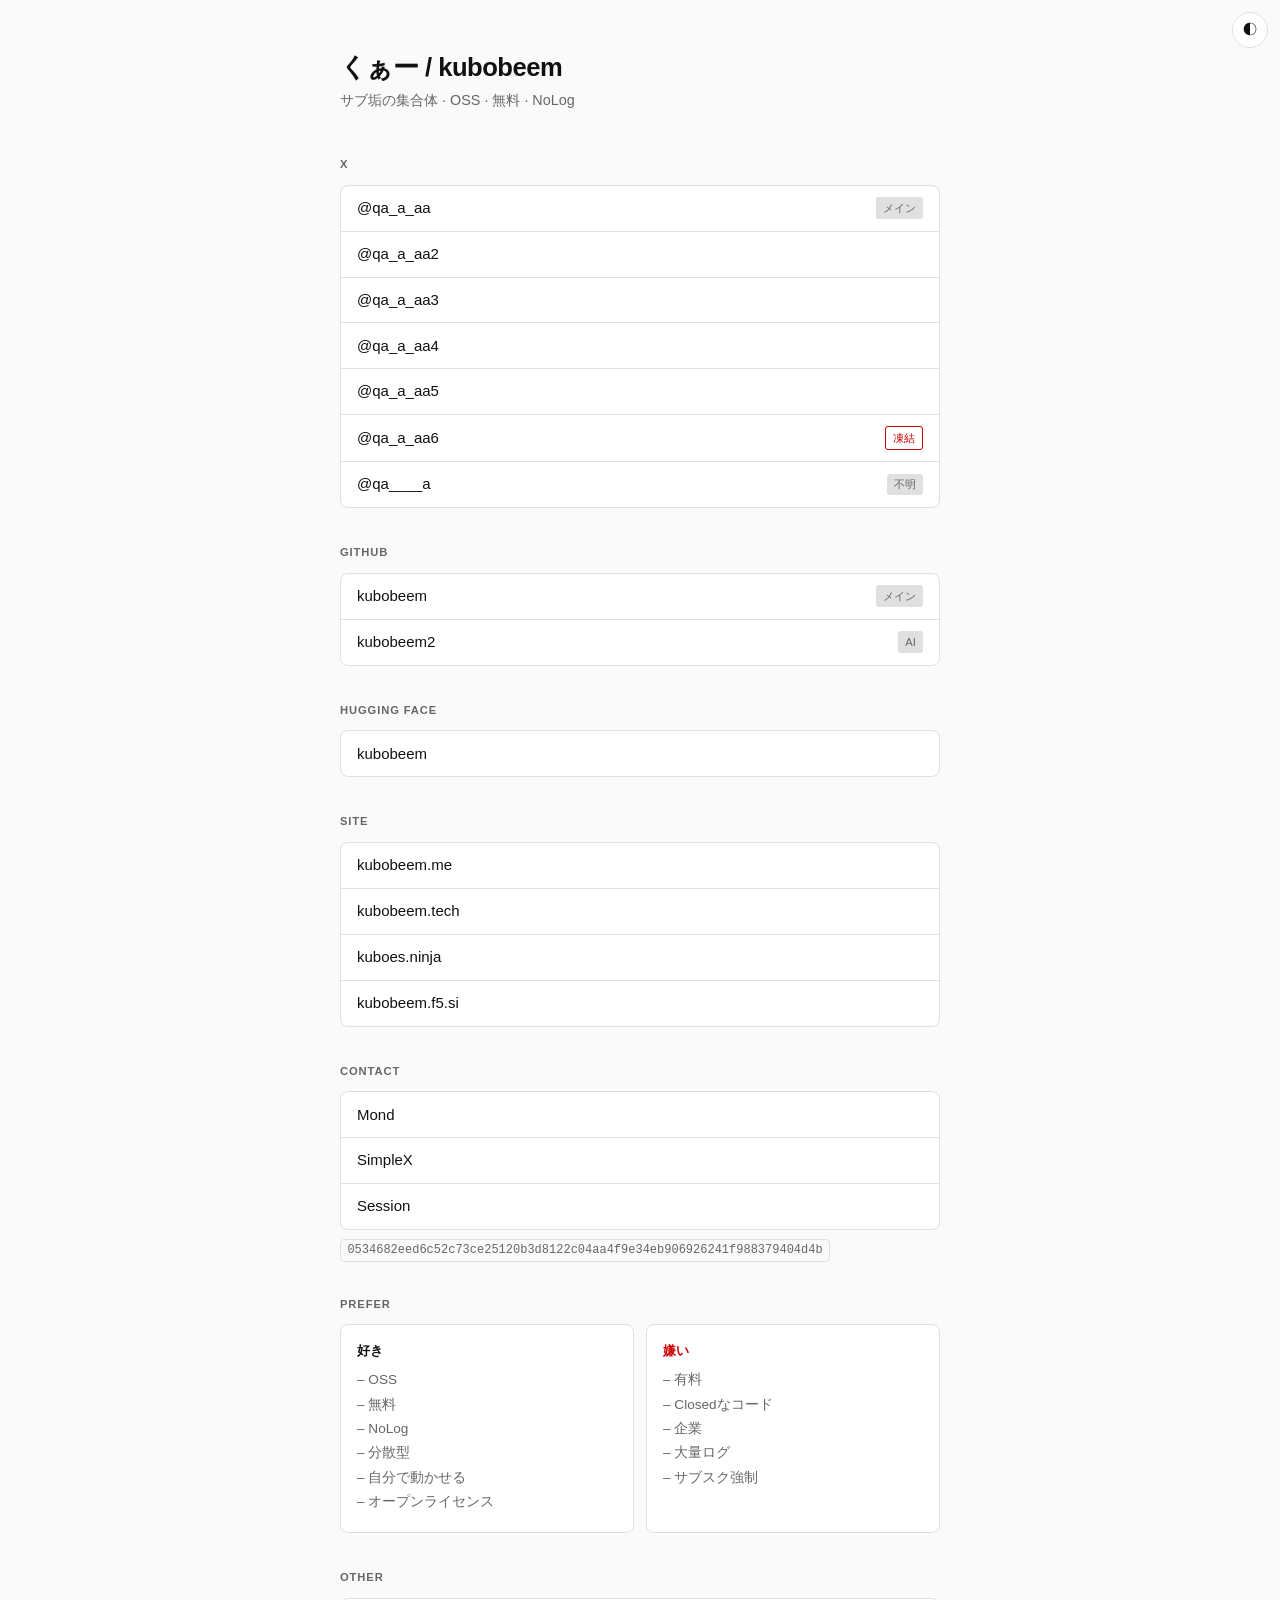
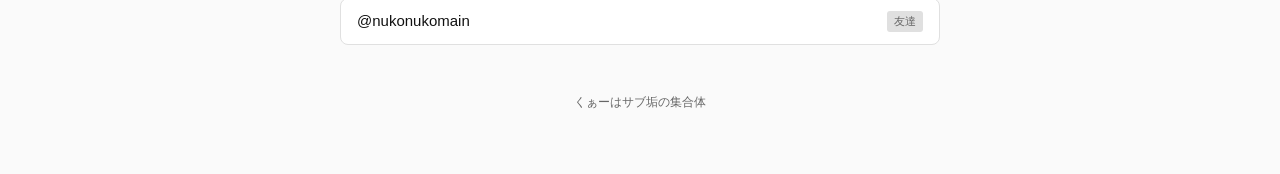
==== me/index.html @ 68cce425 "add /me page - くぁー link collection" ====
<!DOCTYPE html>
<html lang="ja">
<head>
  <meta charset="UTF-8">
  <meta name="viewport" content="width=device-width, initial-scale=1.0">
  <title>くぁー / kubobeem</title>
  <style>
    :root {
      --bg: #0a0a0a;
      --text: #e8e8e8;
      --muted: #777;
      --border: #222;
      --accent: #e11;
      --card: #141414;
      --hover: #1c1c1c;
    }

    @media (prefers-color-scheme: light) {
      :root:not([data-theme="dark"]) {
        --bg: #fafafa;
        --text: #111;
        --muted: #666;
        --border: #e0e0e0;
        --accent: #c00;
        --card: #fff;
        --hover: #f5f5f5;
      }
    }

    [data-theme="light"] {
      --bg: #fafafa;
      --text: #111;
      --muted: #666;
      --border: #e0e0e0;
      --accent: #c00;
      --card: #fff;
      --hover: #f5f5f5;
    }

    [data-theme="dark"] {
      --bg: #0a0a0a;
      --text: #e8e8e8;
      --muted: #777;
      --border: #222;
      --accent: #e11;
      --card: #141414;
      --hover: #1c1c1c;
    }

    * { margin: 0; padding: 0; box-sizing: border-box; }

    body {
      font-family: "SF Pro Text", -apple-system, BlinkMacSystemFont, "Segoe UI", "Hiragino Sans", "Noto Sans JP", sans-serif;
      background: var(--bg);
      color: var(--text);
      line-height: 1.5;
      padding: 3rem 1.25rem 4rem;
      max-width: 640px;
      margin: 0 auto;
      font-size: 15px;
      transition: background .15s, color .15s;
    }

    .theme-btn {
      position: fixed;
      top: 12px;
      right: 12px;
      width: 36px;
      height: 36px;
      border: 1px solid var(--border);
      background: var(--card);
      color: var(--text);
      font-size: 14px;
      cursor: pointer;
      border-radius: 50%;
      display: flex;
      align-items: center;
      justify-content: center;
      z-index: 10;
    }
    .theme-btn:hover { border-color: var(--accent); }

    header {
      margin-bottom: 2.75rem;
    }
    h1 {
      font-size: 1.6rem;
      font-weight: 700;
      letter-spacing: -0.02em;
      margin-bottom: 0.25rem;
    }
    .tagline {
      color: var(--muted);
      font-size: 0.9rem;
    }

    section {
      margin-bottom: 2.25rem;
    }
    h2 {
      font-size: 0.7rem;
      font-weight: 600;
      letter-spacing: 0.08em;
      text-transform: uppercase;
      color: var(--muted);
      margin-bottom: 0.75rem;
    }

    .list {
      border: 1px solid var(--border);
      border-radius: 8px;
      overflow: hidden;
      background: var(--card);
    }
    .row {
      display: flex;
      align-items: center;
      justify-content: space-between;
      padding: 0.7rem 1rem;
      border-bottom: 1px solid var(--border);
      text-decoration: none;
      color: var(--text);
      transition: background .1s;
    }
    .row:last-child { border-bottom: none; }
    .row:hover { background: var(--hover); }
    .row .name {
      font-weight: 500;
    }
    .badge {
      font-size: 0.7rem;
      padding: 0.15rem 0.45rem;
      border-radius: 3px;
      background: var(--border);
      color: var(--muted);
      font-weight: 500;
    }
    .badge.red {
      background: transparent;
      color: var(--accent);
      border: 1px solid var(--accent);
    }

    .pref {
      display: grid;
      grid-template-columns: 1fr 1fr;
      gap: 0.75rem;
    }
    @media (max-width: 480px) {
      .pref { grid-template-columns: 1fr; }
    }
    .pref-box {
      border: 1px solid var(--border);
      border-radius: 8px;
      padding: 1rem;
      background: var(--card);
    }
    .pref-box h3 {
      font-size: 0.8rem;
      font-weight: 600;
      margin-bottom: 0.6rem;
    }
    .pref-box.hate h3 { color: var(--accent); }
    .pref-box ul {
      list-style: none;
      font-size: 0.85rem;
      color: var(--muted);
    }
    .pref-box li {
      margin-bottom: 0.25rem;
    }
    .pref-box li::before {
      content: "– ";
    }

    code {
      font-family: ui-monospace, "SF Mono", Menlo, monospace;
      font-size: 0.75rem;
      background: var(--bg);
      padding: 0.2rem 0.4rem;
      border-radius: 4px;
      border: 1px solid var(--border);
      word-break: break-all;
    }

    footer {
      margin-top: 3rem;
      text-align: center;
      font-size: 0.75rem;
      color: var(--muted);
    }
  </style>
</head>
<body>
  <button class="theme-btn" onclick="toggleTheme()" title="テーマ切替">◐</button>

  <header>
    <h1>くぁー / kubobeem</h1>
    <p class="tagline">サブ垢の集合体 · OSS · 無料 · NoLog</p>
  </header>

  <section>
    <h2>X</h2>
    <div class="list">
      <a class="row" href="https://x.com/qa_a_aa" target="_blank">
        <span class="name">@qa_a_aa</span>
        <span class="badge">メイン</span>
      </a>
      <a class="row" href="https://x.com/qa_a_aa2" target="_blank">
        <span class="name">@qa_a_aa2</span>
      </a>
      <a class="row" href="https://x.com/qa_a_aa3" target="_blank">
        <span class="name">@qa_a_aa3</span>
      </a>
      <a class="row" href="https://x.com/qa_a_aa4" target="_blank">
        <span class="name">@qa_a_aa4</span>
      </a>
      <a class="row" href="https://x.com/qa_a_aa5" target="_blank">
        <span class="name">@qa_a_aa5</span>
      </a>
      <a class="row" href="https://x.com/qa_a_aa6" target="_blank">
        <span class="name">@qa_a_aa6</span>
        <span class="badge red">凍結</span>
      </a>
      <a class="row" href="https://x.com/qa____a" target="_blank">
        <span class="name">@qa____a</span>
        <span class="badge">不明</span>
      </a>
    </div>
  </section>

  <section>
    <h2>GitHub</h2>
    <div class="list">
      <a class="row" href="https://github.com/kubobeem" target="_blank">
        <span class="name">kubobeem</span>
        <span class="badge">メイン</span>
      </a>
      <a class="row" href="https://github.com/kubobeem2" target="_blank">
        <span class="name">kubobeem2</span>
        <span class="badge">AI</span>
      </a>
    </div>
  </section>

  <section>
    <h2>Hugging Face</h2>
    <div class="list">
      <a class="row" href="https://huggingface.co/kubobeem" target="_blank">
        <span class="name">kubobeem</span>
      </a>
    </div>
  </section>

  <section>
    <h2>Site</h2>
    <div class="list">
      <a class="row" href="https://kubobeem.me" target="_blank">
        <span class="name">kubobeem.me</span>
      </a>
      <a class="row" href="https://kubobeem.tech" target="_blank">
        <span class="name">kubobeem.tech</span>
      </a>
      <a class="row" href="https://kuboes.ninja" target="_blank">
        <span class="name">kuboes.ninja</span>
      </a>
      <a class="row" href="https://kubobeem.f5.si" target="_blank">
        <span class="name">kubobeem.f5.si</span>
      </a>
    </div>
  </section>

  <section>
    <h2>Contact</h2>
    <div class="list">
      <a class="row" href="https://mond.how/qa_a_aa2" target="_blank">
        <span class="name">Mond</span>
      </a>
      <a class="row" href="https://smp11.simplex.im/a#WwuQIlTf_T4Cpzh3sHNFY00VuAzZKMMy-DINXXAkZrw" target="_blank">
        <span class="name">SimpleX</span>
      </a>
      <div class="row" style="cursor:default">
        <span class="name">Session</span>
      </div>
    </div>
    <p style="margin-top:0.6rem;font-size:0.8rem;color:var(--muted)">
      <code>0534682eed6c52c73ce25120b3d8122c04aa4f9e34eb906926241f988379404d4b</code>
    </p>
  </section>

  <section>
    <h2>Prefer</h2>
    <div class="pref">
      <div class="pref-box">
        <h3>好き</h3>
        <ul>
          <li>OSS</li>
          <li>無料</li>
          <li>NoLog</li>
          <li>分散型</li>
          <li>自分で動かせる</li>
          <li>オープンライセンス</li>
        </ul>
      </div>
      <div class="pref-box hate">
        <h3>嫌い</h3>
        <ul>
          <li>有料</li>
          <li>Closedなコード</li>
          <li>企業</li>
          <li>大量ログ</li>
          <li>サブスク強制</li>
        </ul>
      </div>
    </div>
  </section>

  <section>
    <h2>Other</h2>
    <div class="list">
      <a class="row" href="https://x.com/nukonukomain" target="_blank">
        <span class="name">@nukonukomain</span>
        <span class="badge">友達</span>
      </a>
    </div>
  </section>

  <footer>くぁーはサブ垢の集合体</footer>

  <script>
    function toggleTheme() {
      const html = document.documentElement;
      const cur = html.getAttribute('data-theme');
      if (cur === 'dark') {
        html.setAttribute('data-theme', 'light');
        localStorage.setItem('theme', 'light');
      } else if (cur === 'light') {
        html.setAttribute('data-theme', 'dark');
        localStorage.setItem('theme', 'dark');
      } else {
        const dark = window.matchMedia('(prefers-color-scheme: dark)').matches;
        html.setAttribute('data-theme', dark ? 'light' : 'dark');
        localStorage.setItem('theme', dark ? 'light' : 'dark');
      }
    }
    (function () {
      const s = localStorage.getItem('theme');
      if (s) document.documentElement.setAttribute('data-theme', s);
    })();
  </script>
</body>
</html>
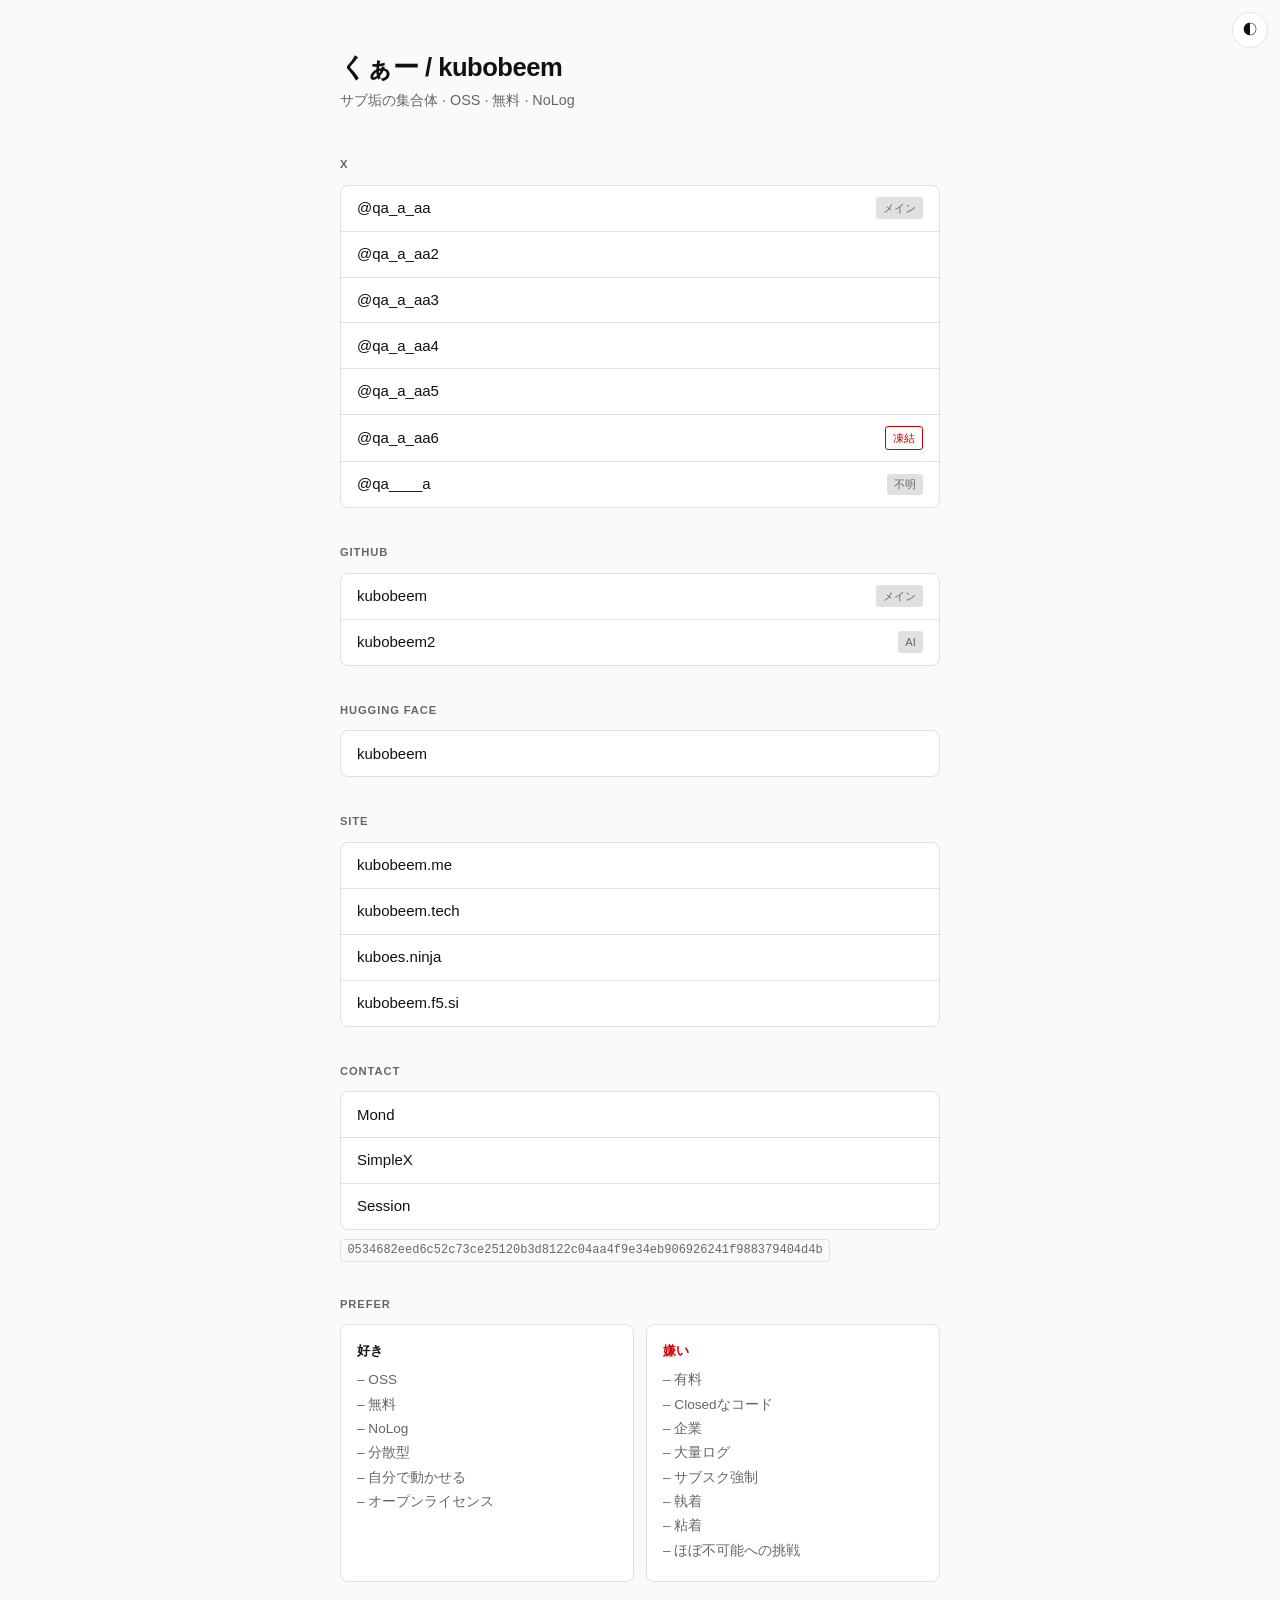
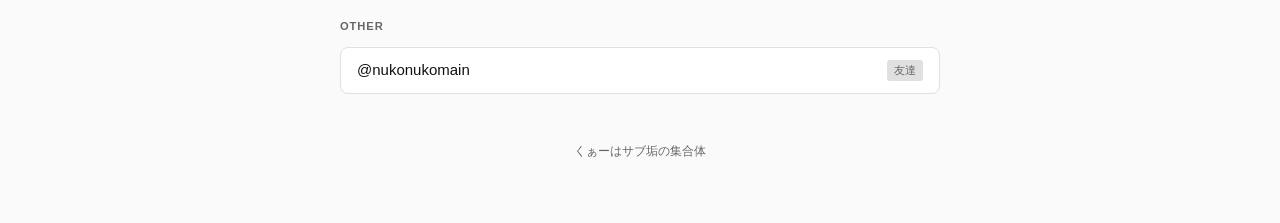
==== commit 87b4ebe1: "update /me: add 執着・粘着・ほぼ不可能への挑戦 to 嫌い" ====
--- a/me/index.html
+++ b/me/index.html
@@ -80,23 +80,16 @@
     }
     .theme-btn:hover { border-color: var(--accent); }
 
-    header {
-      margin-bottom: 2.75rem;
-    }
+    header { margin-bottom: 2.75rem; }
     h1 {
       font-size: 1.6rem;
       font-weight: 700;
       letter-spacing: -0.02em;
       margin-bottom: 0.25rem;
     }
-    .tagline {
-      color: var(--muted);
-      font-size: 0.9rem;
-    }
-
-    section {
-      margin-bottom: 2.25rem;
-    }
+    .tagline { color: var(--muted); font-size: 0.9rem; }
+
+    section { margin-bottom: 2.25rem; }
     h2 {
       font-size: 0.7rem;
       font-weight: 600;
@@ -124,9 +117,7 @@
     }
     .row:last-child { border-bottom: none; }
     .row:hover { background: var(--hover); }
-    .row .name {
-      font-weight: 500;
-    }
+    .row .name { font-weight: 500; }
     .badge {
       font-size: 0.7rem;
       padding: 0.15rem 0.45rem;
@@ -166,12 +157,8 @@
       font-size: 0.85rem;
       color: var(--muted);
     }
-    .pref-box li {
-      margin-bottom: 0.25rem;
-    }
-    .pref-box li::before {
-      content: "– ";
-    }
+    .pref-box li { margin-bottom: 0.25rem; }
+    .pref-box li::before { content: "– "; }
 
     code {
       font-family: ui-monospace, "SF Mono", Menlo, monospace;
@@ -310,6 +297,9 @@
           <li>企業</li>
           <li>大量ログ</li>
           <li>サブスク強制</li>
+          <li>執着</li>
+          <li>粘着</li>
+          <li>ほぼ不可能への挑戦</li>
         </ul>
       </div>
     </div>
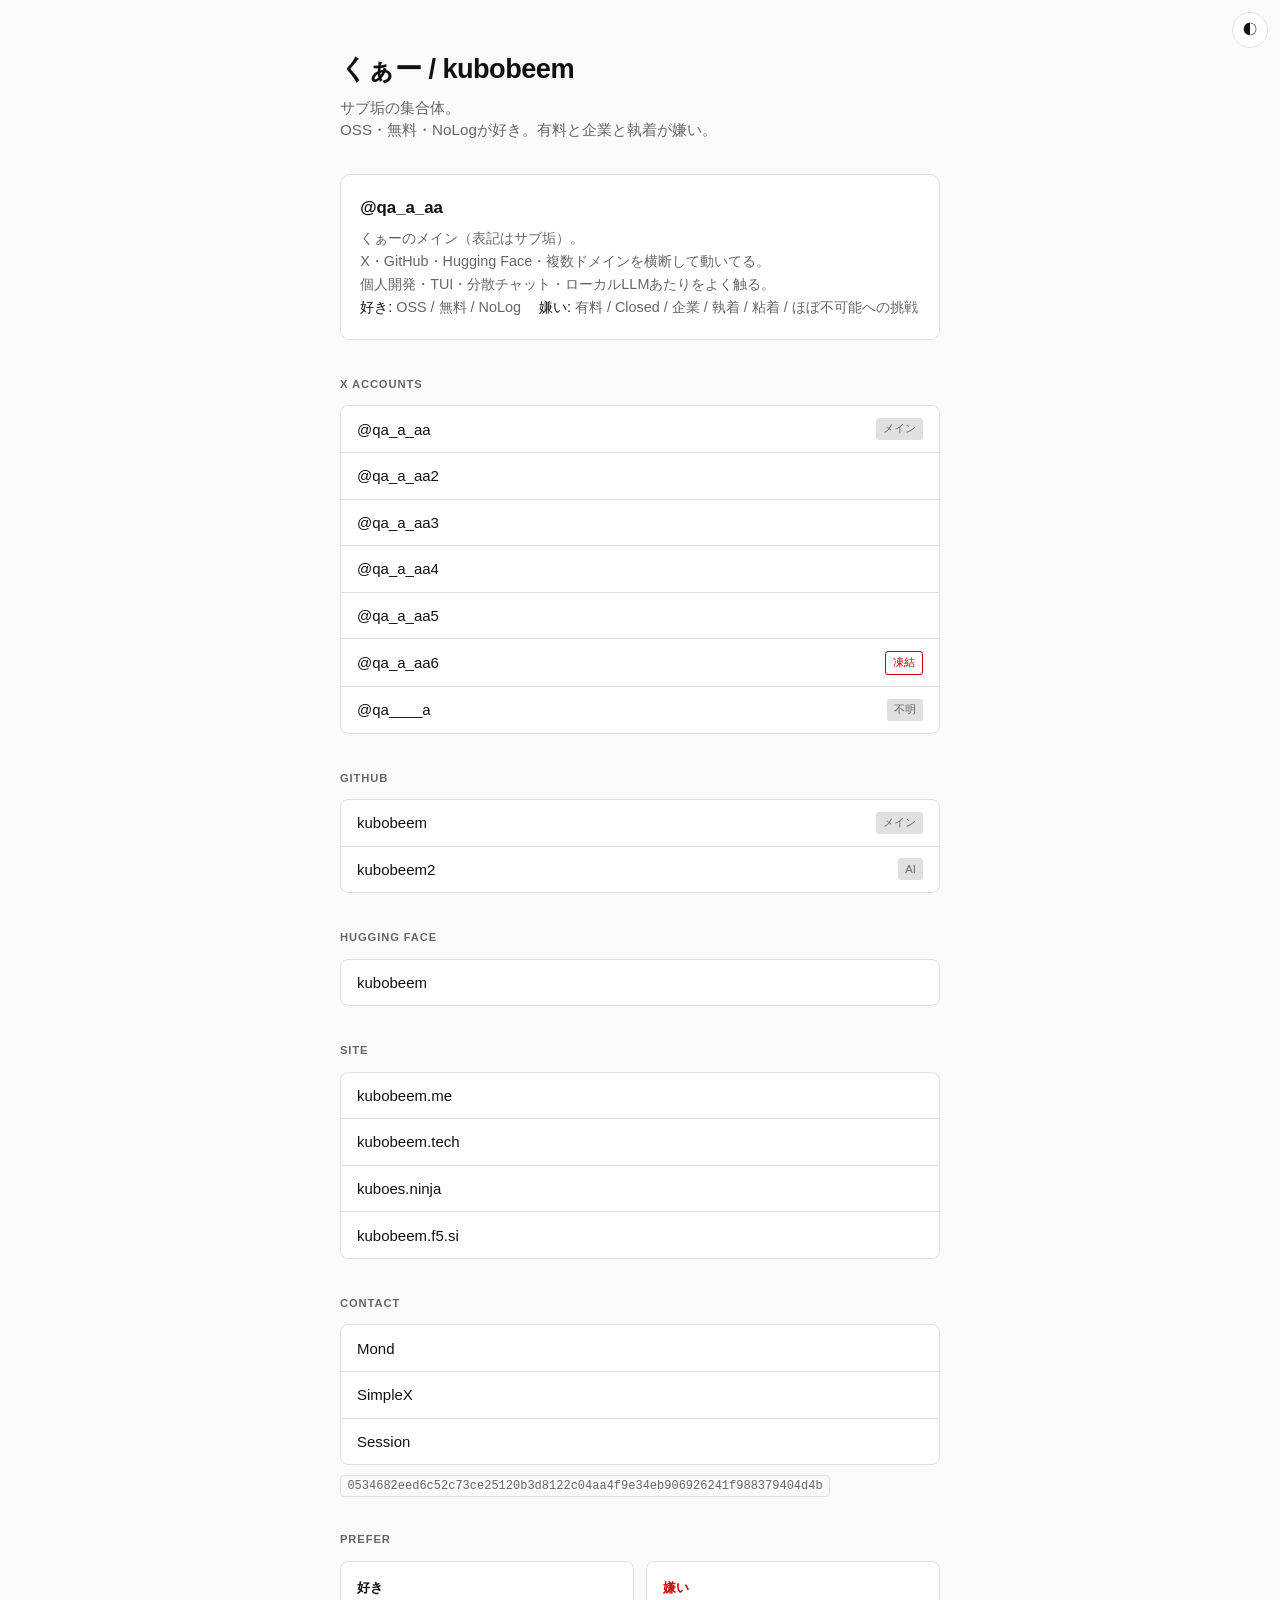
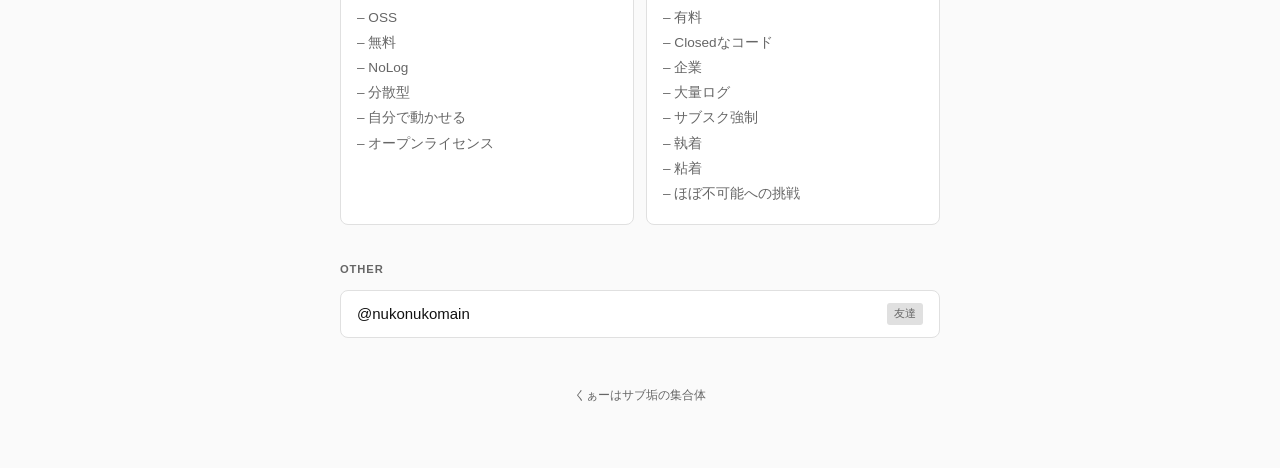
==== commit 24449540: "update /me: expand @qa_a_aa main card, richer intro" ====
--- a/me/index.html
+++ b/me/index.html
@@ -53,7 +53,7 @@
       font-family: "SF Pro Text", -apple-system, BlinkMacSystemFont, "Segoe UI", "Hiragino Sans", "Noto Sans JP", sans-serif;
       background: var(--bg);
       color: var(--text);
-      line-height: 1.5;
+      line-height: 1.55;
       padding: 3rem 1.25rem 4rem;
       max-width: 640px;
       margin: 0 auto;
@@ -80,14 +80,45 @@
     }
     .theme-btn:hover { border-color: var(--accent); }
 
-    header { margin-bottom: 2.75rem; }
+    header { margin-bottom: 2rem; }
     h1 {
-      font-size: 1.6rem;
+      font-size: 1.7rem;
       font-weight: 700;
       letter-spacing: -0.02em;
-      margin-bottom: 0.25rem;
-    }
-    .tagline { color: var(--muted); font-size: 0.9rem; }
+      margin-bottom: 0.4rem;
+    }
+    .tagline {
+      color: var(--muted);
+      font-size: 0.95rem;
+      line-height: 1.5;
+    }
+
+    .main-card {
+      border: 1px solid var(--border);
+      border-radius: 10px;
+      background: var(--card);
+      padding: 1.25rem 1.2rem;
+      margin-bottom: 2.25rem;
+    }
+    .main-card .handle {
+      font-size: 1.05rem;
+      font-weight: 600;
+      margin-bottom: 0.35rem;
+    }
+    .main-card .handle a {
+      color: var(--text);
+      text-decoration: none;
+    }
+    .main-card .handle a:hover { color: var(--accent); }
+    .main-card .desc {
+      color: var(--muted);
+      font-size: 0.9rem;
+      line-height: 1.6;
+    }
+    .main-card .desc strong {
+      color: var(--text);
+      font-weight: 500;
+    }
 
     section { margin-bottom: 2.25rem; }
     h2 {
@@ -183,11 +214,22 @@
 
   <header>
     <h1>くぁー / kubobeem</h1>
-    <p class="tagline">サブ垢の集合体 · OSS · 無料 · NoLog</p>
+    <p class="tagline">サブ垢の集合体。<br>OSS・無料・NoLogが好き。有料と企業と執着が嫌い。</p>
   </header>
 
-  <section>
-    <h2>X</h2>
+  <div class="main-card">
+    <div class="handle"><a href="https://x.com/qa_a_aa" target="_blank">@qa_a_aa</a></div>
+    <p class="desc">
+      くぁーのメイン（表記はサブ垢）。<br>
+      X・GitHub・Hugging Face・複数ドメインを横断して動いてる。<br>
+      個人開発・TUI・分散チャット・ローカルLLMあたりをよく触る。<br>
+      <strong>好き:</strong> OSS / 無料 / NoLog　
+      <strong>嫌い:</strong> 有料 / Closed / 企業 / 執着 / 粘着 / ほぼ不可能への挑戦
+    </p>
+  </div>
+
+  <section>
+    <h2>X Accounts</h2>
     <div class="list">
       <a class="row" href="https://x.com/qa_a_aa" target="_blank">
         <span class="name">@qa_a_aa</span>
